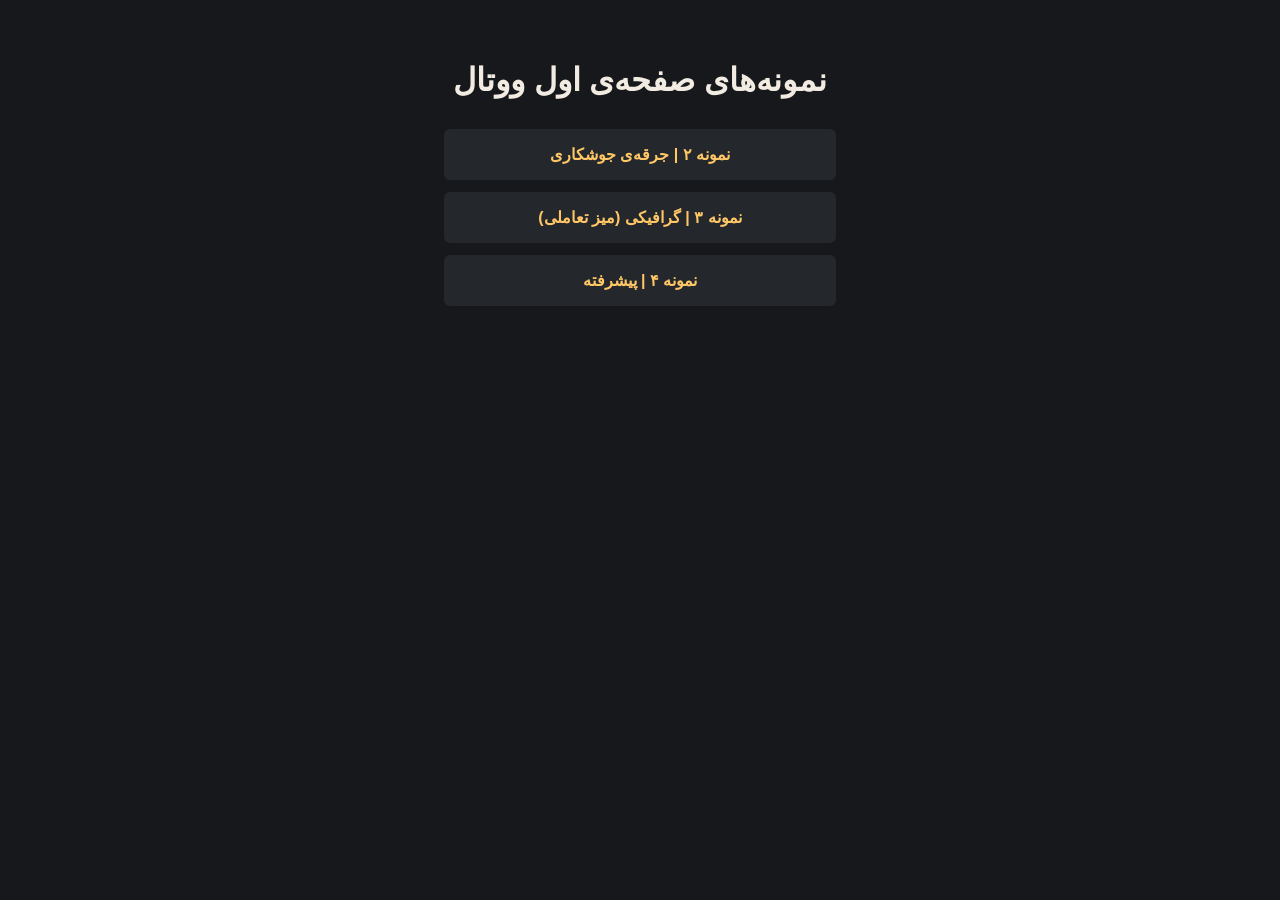
==== index.html @ 8cf74063 "Rename main.html to index.html" ====
<!DOCTYPE html>
<html lang="fa" dir="rtl">
<head>
<meta charset="utf-8">
<meta name="viewport" content="width=device-width, initial-scale=1">
<title>ووتال | نمونه‌ها</title>
<style>
  body{font-family:Tahoma,sans-serif;background:#17181b;color:#f1ebe2;margin:0;padding:40px 20px;text-align:center}
  h1{margin-bottom:30px}
  a{display:block;max-width:360px;margin:12px auto;padding:16px;border-radius:6px;background:#24272c;color:#ffc766;text-decoration:none;font-weight:bold}
  a:hover{background:#ff7a1a;color:#1b1209}
</style>
</head>
<body>
  <h1>نمونه‌های صفحه‌ی اول ووتال</h1>
  <a href="v2.html">نمونه ۲ | جرقه‌ی جوشکاری</a>
  <a href="v3.html">نمونه ۳ | گرافیکی (میز تعاملی)</a>
  <a href="v4.html">نمونه ۴ | پیشرفته</a>
</body>
</html>
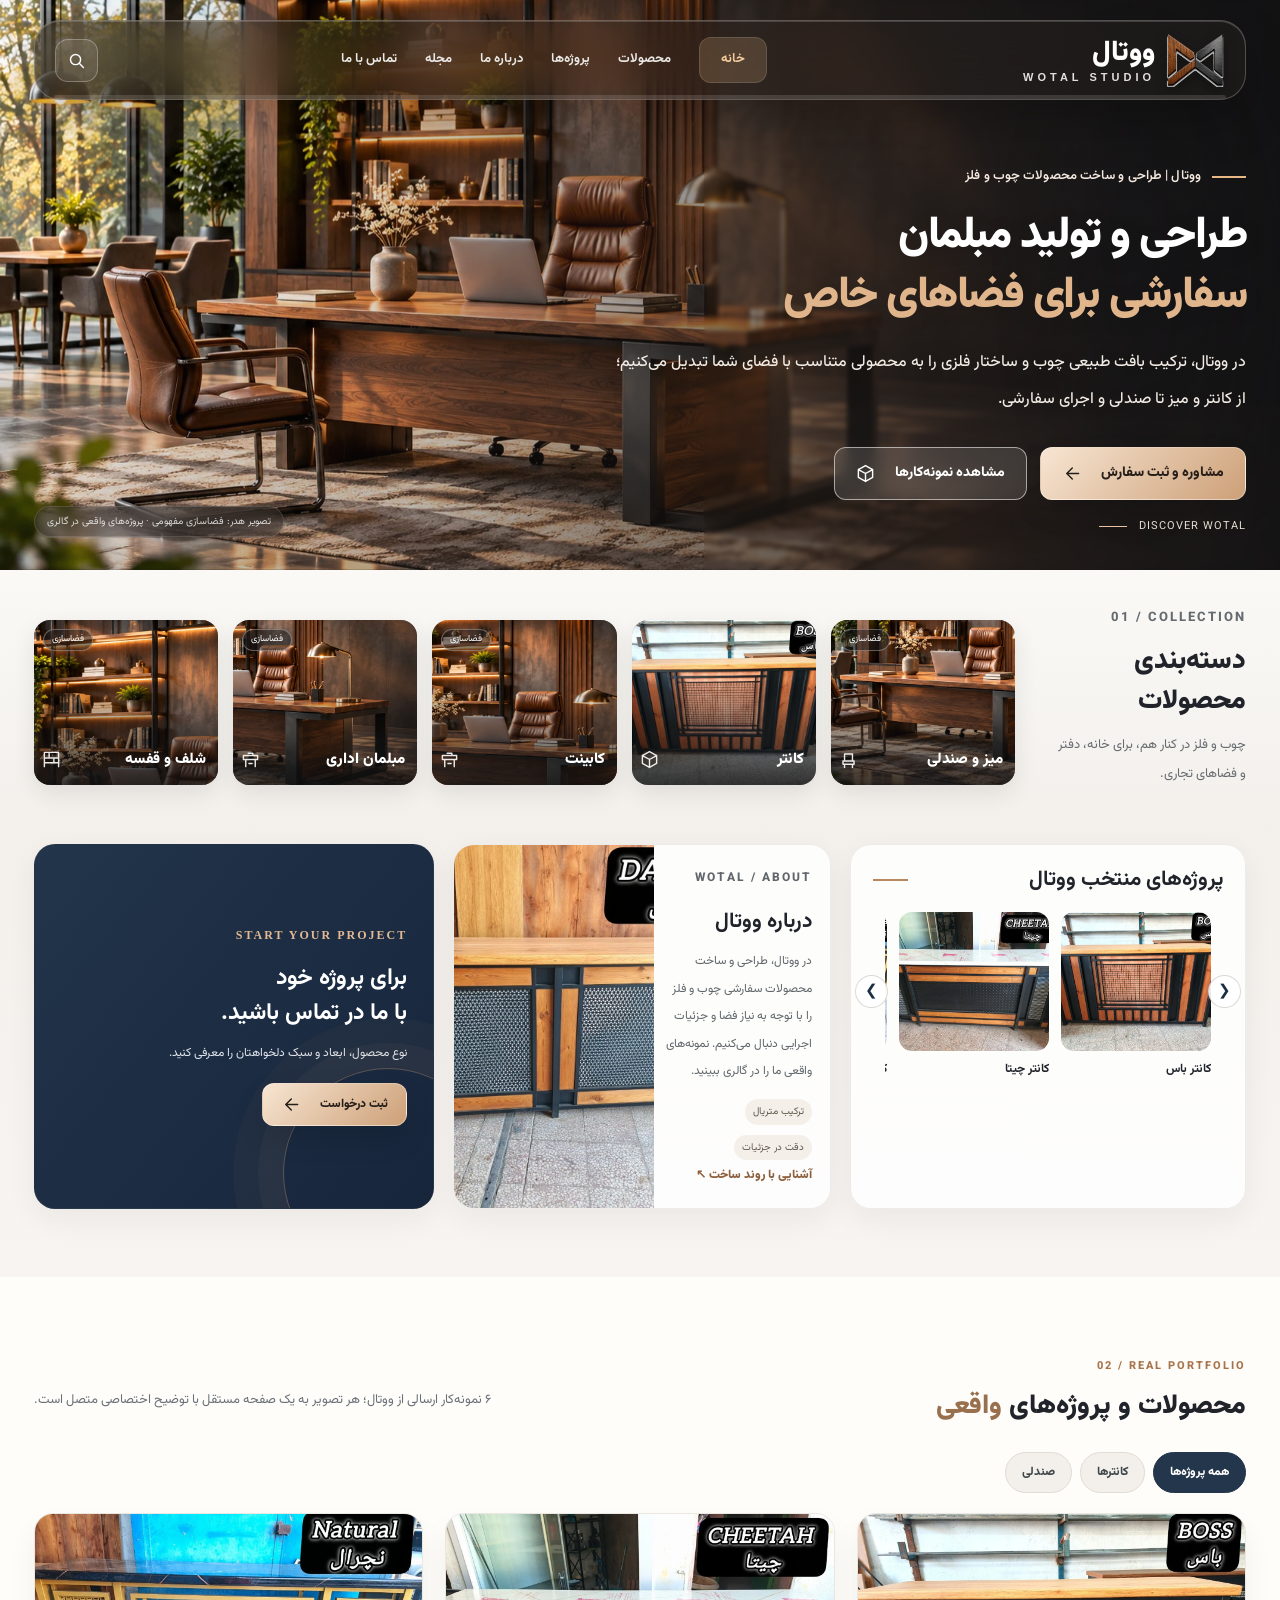
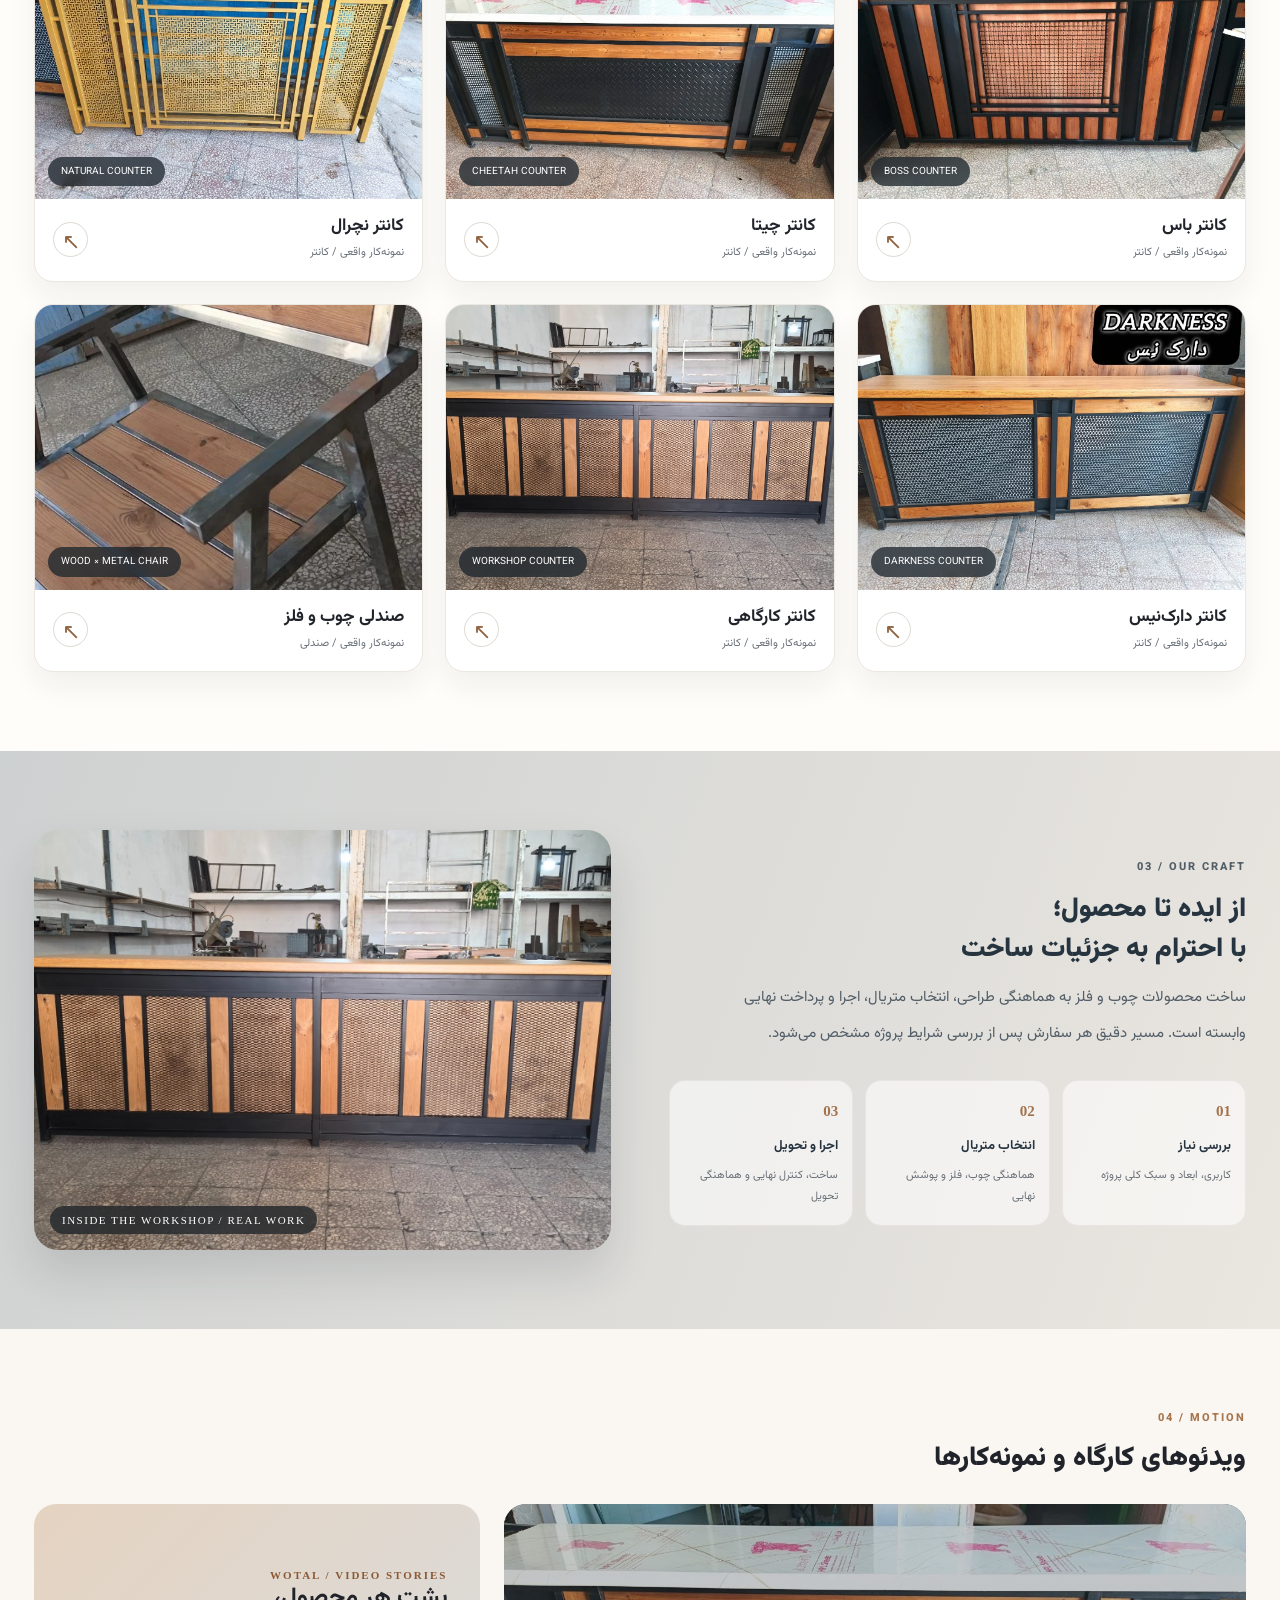
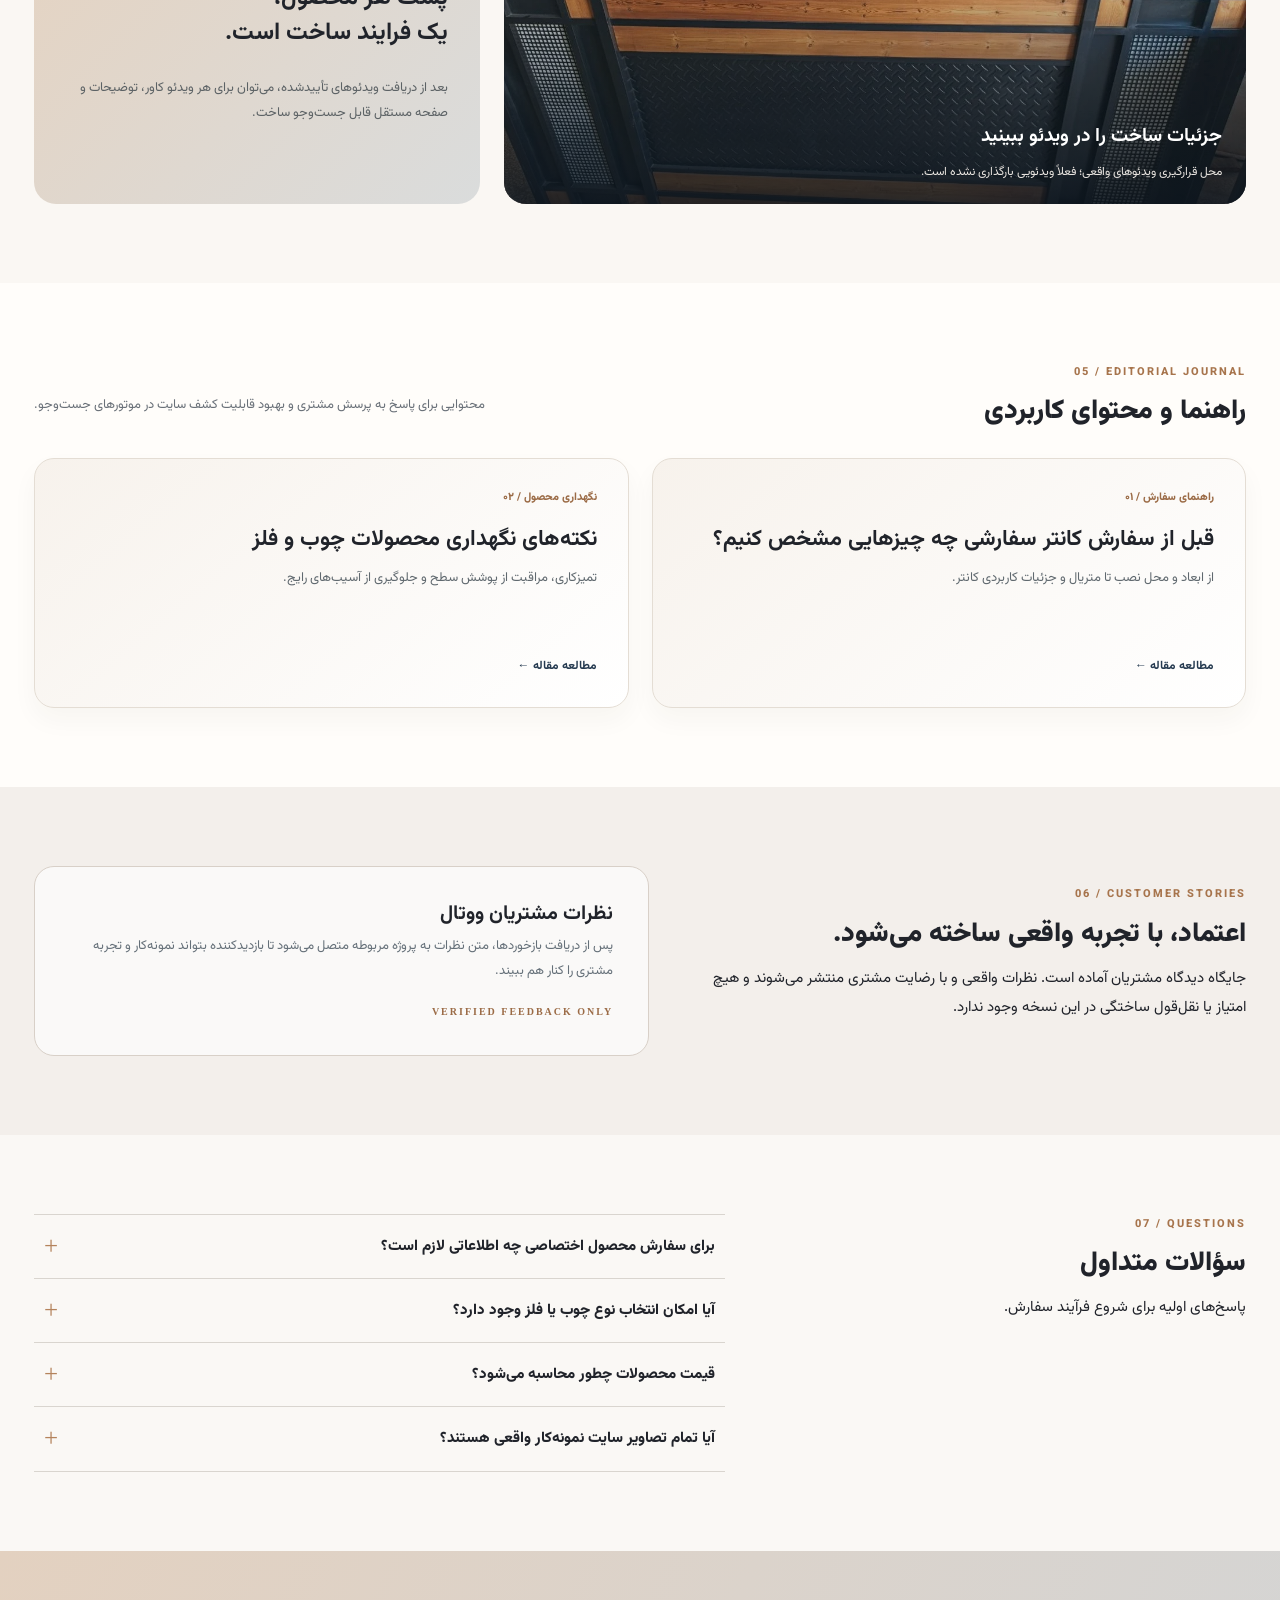
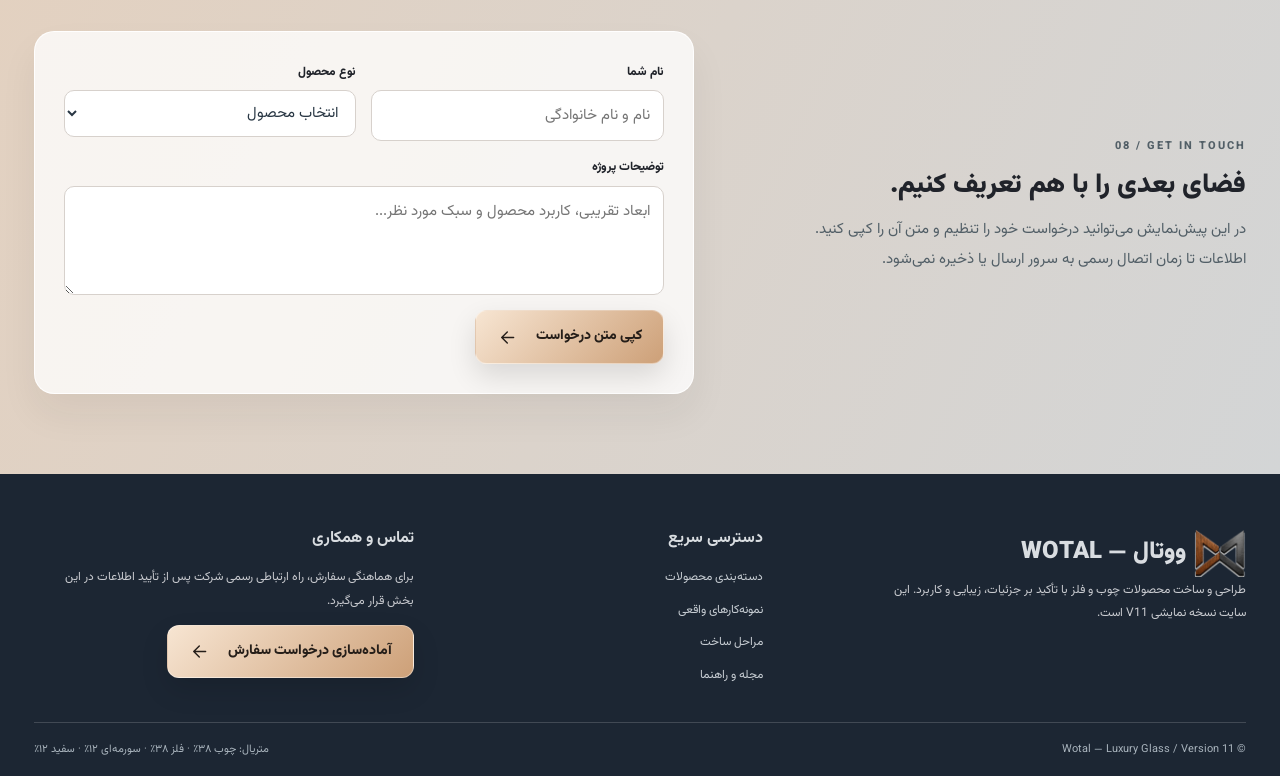
==== commit fac4384f: "Add files via upload" ====
--- a/index.html
+++ b/index.html
@@ -1,20 +1,20 @@
-<!DOCTYPE html>
-<html lang="fa" dir="rtl">
-<head>
-<meta charset="utf-8">
-<meta name="viewport" content="width=device-width, initial-scale=1">
-<title>ووتال | نمونه‌ها</title>
-<style>
-  body{font-family:Tahoma,sans-serif;background:#17181b;color:#f1ebe2;margin:0;padding:40px 20px;text-align:center}
-  h1{margin-bottom:30px}
-  a{display:block;max-width:360px;margin:12px auto;padding:16px;border-radius:6px;background:#24272c;color:#ffc766;text-decoration:none;font-weight:bold}
-  a:hover{background:#ff7a1a;color:#1b1209}
-</style>
-</head>
-<body>
-  <h1>نمونه‌های صفحه‌ی اول ووتال</h1>
-  <a href="v2.html">نمونه ۲ | جرقه‌ی جوشکاری</a>
-  <a href="v3.html">نمونه ۳ | گرافیکی (میز تعاملی)</a>
-  <a href="v4.html">نمونه ۴ | پیشرفته</a>
-</body>
-</html>
+<!doctype html><html lang="fa" dir="rtl"><head><meta charset="utf-8"><meta name="viewport" content="width=device-width,initial-scale=1,viewport-fit=cover"><meta name="theme-color" content="#252c35"><meta name="description" content="ووتال؛ طراحی و ساخت محصولات چوب و فلز، کانتر، میز، صندلی و محصولات سفارشی. نمایش نمونه‌کارهای واقعی، راهنمای سفارش و آشنایی با فرایند ساخت."><meta name="robots" content="index,follow,max-image-preview:large"><meta property="og:type" content="website"><meta property="og:title" content="ووتال | طراحی و ساخت مبلمان و محصولات چوب و فلز"><meta property="og:description" content="ووتال؛ طراحی و ساخت محصولات چوب و فلز، کانتر، میز، صندلی و محصولات سفارشی. نمایش نمونه‌کارهای واقعی، راهنمای سفارش و آشنایی با فرایند ساخت."><meta property="og:locale" content="fa_IR"><meta name="color-scheme" content="light"><link rel="icon" href="assets/favicon.png"><link rel="preconnect" href="https://fonts.googleapis.com"><link rel="preconnect" href="https://fonts.gstatic.com" crossorigin><link href="https://fonts.googleapis.com/css2?family=Vazirmatn:wght@400;500;600;700;800;900&display=swap" rel="stylesheet"><link rel="stylesheet" href="assets/style.css"><title>ووتال | طراحی و ساخت مبلمان و محصولات چوب و فلز</title><script type="application/ld+json">{"@context": "https://schema.org", "@type": "Organization", "name": "ووتال", "alternateName": "Wotal Studio", "description": "طراحی و تولید محصولات چوب و فلز", "inLanguage": "fa-IR"}</script></head><body><svg class="sr-only" aria-hidden="true" xmlns="http://www.w3.org/2000/svg"><defs>
+<symbol id="i-search" viewBox="0 0 24 24"><circle cx="10.8" cy="10.8" r="6.4"/><path d="m15.5 15.5 5.2 5.2"/></symbol>
+<symbol id="i-menu" viewBox="0 0 24 24"><path d="M4 6h16M4 12h16M4 18h16"/></symbol>
+<symbol id="i-arrow" viewBox="0 0 24 24"><path d="m13 5-7 7 7 7M6 12h15"/></symbol>
+<symbol id="i-box" viewBox="0 0 24 24"><path d="m12 2 9 5-9 5-9-5 9-5ZM3 7v10l9 5 9-5V7M12 12v10"/></symbol>
+<symbol id="i-chair" viewBox="0 0 24 24"><path d="M7 5h10v9H7zM5 14h14v4H5zM7 18v4m10-4v4"/></symbol>
+<symbol id="i-shelf" viewBox="0 0 24 24"><path d="M3 3h18v18M3 3v18M3 10h18M3 16h18M9 3v7M15 10v6"/></symbol>
+<symbol id="i-office" viewBox="0 0 24 24"><path d="M3 7h18v5H3zM6 12v9M18 12v9M10 17h4M9 4h6v3"/></symbol>
+<symbol id="i-phone" viewBox="0 0 24 24"><path d="M7 3H4l-1 5c1 6 7 12 13 13l5-1v-4l-5-3-3 3c-3-1-5-3-6-6l3-3-3-4Z"/></symbol>
+<symbol id="i-next" viewBox="0 0 24 24"><path d="m9 5 7 7-7 7"/></symbol>
+</defs></svg><a class="skip" href="#main">رفتن به محتوای اصلی</a><div class="nav-wrap"><div class="wrap"><header class="glass-nav"><a class="brand" href="index.html" aria-label="ووتال، صفحه اصلی"><img class="brand-logo" src="assets/images/wotal-symbol.png" width="59" height="58" alt="نشان ووتال"><span class="brand-copy">ووتال<small>WOTAL STUDIO</small></span></a><nav class="main-menu" id="navMenu" aria-label="منوی اصلی"><a href="index.html#home" aria-current="page">خانه</a><a href="index.html#collection">محصولات</a><a href="index.html#portfolio">پروژه‌ها</a><a href="index.html#about">درباره ما</a><a href="index.html#journal">مجله</a><a href="index.html#contact">تماس با ما</a></nav><div class="nav-tools"><button class="round-btn" id="searchOpen" type="button" aria-label="جست‌وجو در سایت" title="جست‌وجو"><svg class="icon" aria-hidden="true"><use href="#i-search"></use></svg></button><button class="round-btn menu-btn" id="menuOpen" type="button" aria-controls="navMenu" aria-expanded="false" aria-label="باز کردن منو"><svg class="icon" aria-hidden="true"><use href="#i-menu"></use></svg></button></div><div class="scroll-progress" role="progressbar" aria-label="میزان پیمایش این صفحه" aria-valuemin="0" aria-valuemax="100" aria-valuenow="0"><span class="scroll-progress-fill"></span></div></header></div></div><main id="main"><section id="home" class="hero"><img class="hero-image" src="assets/images/showroom-concept.webp" alt="فضاسازی مفهومی شوروم محصولات چوبی و فلزی" width="1648" height="928" fetchpriority="high"><div class="hero-shade"></div><div class="wrap hero-content"><div class="hero-copy"><p class="hero-eyebrow">ووتال | طراحی و ساخت محصولات چوب و فلز</p><h1>طراحی و تولید مبلمان<br><em>سفارشی برای فضاهای خاص</em></h1><p class="intro">در ووتال، ترکیب بافت طبیعی چوب و ساختار فلزی را به محصولی متناسب با فضای شما تبدیل می‌کنیم؛ از کانتر و میز تا صندلی و اجرای سفارشی.</p><div class="hero-acts"><a class="pill pill-warm" href="#contact">مشاوره و ثبت سفارش <svg class="icon" aria-hidden="true"><use href="#i-arrow"></use></svg></a><a class="pill pill-glass" href="#portfolio">مشاهده نمونه‌کارها <svg class="icon" aria-hidden="true"><use href="#i-box"></use></svg></a></div></div><span class="hero-remark">تصویر هدر: فضاسازی مفهومی · پروژه‌های واقعی در گالری</span><span class="hero-scroll">DISCOVER WOTAL</span></div></section>
+<section class="collection" id="collection"><div class="wrap collection-layout"><div class="collection-intro"><p class="section-overline">01 / COLLECTION</p><h2 class="section-heading">دسته‌بندی<br>محصولات</h2><p>چوب و فلز در کنار هم، برای خانه، دفتر و فضاهای تجاری.</p></div><div class="category-grid"><a class="category-card" href="#portfolio" data-quick-filter="chair"><img src="assets/images/cat-tables.webp" alt="میز و صندلی؛ تصویر فضاسازی مفهومی" loading="lazy" width="760" height="480"><span class="category-tag">فضاسازی</span><strong>میز و صندلی<svg class="icon" aria-hidden="true"><use href="#i-chair"></use></svg></strong></a><a class="category-card" href="#portfolio" data-quick-filter="counter"><img src="assets/images/counter-boss.webp" alt="کانتر؛ تصویر نمونه‌کار واقعی ووتال" loading="lazy" width="760" height="480"><strong>کانتر<svg class="icon" aria-hidden="true"><use href="#i-box"></use></svg></strong></a><a class="category-card" href="#contact"><img src="assets/images/cat-cabinet.webp" alt="کابینت؛ تصویر فضاسازی مفهومی" loading="lazy" width="760" height="480"><span class="category-tag">فضاسازی</span><strong>کابینت<svg class="icon" aria-hidden="true"><use href="#i-office"></use></svg></strong></a><a class="category-card" href="#contact"><img src="assets/images/cat-office.webp" alt="مبلمان اداری؛ تصویر فضاسازی مفهومی" loading="lazy" width="760" height="480"><span class="category-tag">فضاسازی</span><strong>مبلمان اداری<svg class="icon" aria-hidden="true"><use href="#i-office"></use></svg></strong></a><a class="category-card" href="#contact"><img src="assets/images/cat-shelf.webp" alt="شلف و قفسه؛ تصویر فضاسازی مفهومی" loading="lazy" width="760" height="480"><span class="category-tag">فضاسازی</span><strong>شلف و قفسه<svg class="icon" aria-hidden="true"><use href="#i-shelf"></use></svg></strong></a></div></div></section>
+<section class="edit-row"><div class="wrap editorial-grid"><section class="panel editorial-projects" aria-label="پروژه‌های منتخب"><div class="panel-head"><h2>پروژه‌های منتخب ووتال</h2><span class="accent-line"></span></div><div class="feature-carousel"><button class="feature-arrow prev" type="button" data-carousel-dir="prev" aria-label="پروژه قبلی">❮</button><div class="feature-track" id="featureTrack"><a class="feature-item" href="projects/counter-boss.html"><img src="assets/images/counter-boss.webp" width="270" height="185" loading="lazy" alt="کانتر باس"><b>کانتر باس</b></a><a class="feature-item" href="projects/counter-cheetah.html"><img src="assets/images/counter-cheetah.webp" width="270" height="185" loading="lazy" alt="کانتر چیتا"><b>کانتر چیتا</b></a><a class="feature-item" href="projects/counter-natural.html"><img src="assets/images/counter-natural.webp" width="270" height="185" loading="lazy" alt="کانتر نچرال"><b>کانتر نچرال</b></a><a class="feature-item" href="projects/counter-darkness.html"><img src="assets/images/counter-darkness.webp" width="270" height="185" loading="lazy" alt="کانتر دارک‌نیس"><b>کانتر دارک‌نیس</b></a><a class="feature-item" href="projects/counter-workshop.html"><img src="assets/images/counter-workshop.webp" width="270" height="185" loading="lazy" alt="کانتر کارگاهی"><b>کانتر کارگاهی</b></a><a class="feature-item" href="projects/chair.html"><img src="assets/images/chair.webp" width="270" height="185" loading="lazy" alt="صندلی چوب و فلز"><b>صندلی چوب و فلز</b></a></div><button class="feature-arrow next" type="button" data-carousel-dir="next" aria-label="پروژه بعدی">❯</button></div></section><section class="panel about-panel" id="about"><div class="about-copy"><p class="section-overline">WOTAL / ABOUT</p><h2>درباره ووتال</h2><p>در ووتال، طراحی و ساخت محصولات سفارشی چوب و فلز را با توجه به نیاز فضا و جزئیات اجرایی دنبال می‌کنیم. نمونه‌های واقعی ما را در گالری ببینید.</p><div class="about-points"><span>ترکیب متریال</span><span>دقت در جزئیات</span></div><a href="#process">آشنایی با روند ساخت ↖</a></div><img class="about-photo" src="assets/images/counter-darkness.webp" alt="جزئیات ترکیب چوب و فلز در کانتر دارک‌نیس" width="500" height="600" loading="lazy"></section><section class="panel cta-panel"><p class="mini-tag" style="color:#e3b994">START YOUR PROJECT</p><h2>برای پروژه خود<br>با ما در تماس باشید.</h2><p>نوع محصول، ابعاد و سبک دلخواهتان را معرفی کنید.</p><a class="pill pill-warm" href="#contact">ثبت درخواست <svg class="icon" aria-hidden="true"><use href="#i-arrow"></use></svg></a></section></div></section>
+<section class="section portfolio" id="portfolio"><div class="wrap"><div class="section-top"><div><p class="section-overline">02 / REAL PORTFOLIO</p><h2 class="section-heading">محصولات و پروژه‌های <span style="color:#99704e">واقعی</span></h2></div><p>۶ نمونه‌کار ارسالی از ووتال؛ هر تصویر به یک صفحه مستقل با توضیح اختصاصی متصل است.</p></div><div class="filterbar" role="group" aria-label="فیلتر نمونه‌کارها"><button type="button" class="active" data-filter="all" aria-pressed="true">همه پروژه‌ها</button><button type="button" data-filter="counter" aria-pressed="false">کانترها</button><button type="button" data-filter="chair" aria-pressed="false">صندلی</button></div><div class="portfolio-grid"><a class="portfolio-card" href="projects/counter-boss.html" data-kind="counter"><div class="portfolio-image"><img src="assets/images/counter-boss.webp" alt="کانتر با قاب فلزی تیره، چوب گرم‌رنگ و پنل مشبک مرکزی. تصویر از نمونه‌کار ارسالی ووتال است." loading="lazy" width="960" height="720"><span>BOSS COUNTER</span></div><div class="portfolio-info"><div><h3>کانتر باس</h3><p>نمونه‌کار واقعی / کانتر</p></div><span aria-hidden="true">↖</span></div></a><a class="portfolio-card" href="projects/counter-cheetah.html" data-kind="counter"><div class="portfolio-image"><img src="assets/images/counter-cheetah.webp" alt="کانتر با صفحه روشن و ترکیب چوب طبیعی‌رنگ، آهن تیره و پوشش مشبک." loading="lazy" width="960" height="720"><span>CHEETAH COUNTER</span></div><div class="portfolio-info"><div><h3>کانتر چیتا</h3><p>نمونه‌کار واقعی / کانتر</p></div><span aria-hidden="true">↖</span></div></a><a class="portfolio-card" href="projects/counter-natural.html" data-kind="counter"><div class="portfolio-image"><img src="assets/images/counter-natural.webp" alt="نمونه کانتر با فرم‌های هندسی و قاب فلزی طلایی‌رنگ، همراه با سطح رویه تیره." loading="lazy" width="960" height="720"><span>NATURAL COUNTER</span></div><div class="portfolio-info"><div><h3>کانتر نچرال</h3><p>نمونه‌کار واقعی / کانتر</p></div><span aria-hidden="true">↖</span></div></a><a class="portfolio-card" href="projects/counter-darkness.html" data-kind="counter"><div class="portfolio-image"><img src="assets/images/counter-darkness.webp" alt="کانتر با قاب آهنی تیره، سطح چوبی و دو پنل مشبک جلویی." loading="lazy" width="960" height="720"><span>DARKNESS COUNTER</span></div><div class="portfolio-info"><div><h3>کانتر دارک‌نیس</h3><p>نمونه‌کار واقعی / کانتر</p></div><span aria-hidden="true">↖</span></div></a><a class="portfolio-card" href="projects/counter-workshop.html" data-kind="counter"><div class="portfolio-image"><img src="assets/images/counter-workshop.webp" alt="نمای یک کانتر چوب و فلز از محیط واقعی کارگاه ووتال." loading="lazy" width="960" height="720"><span>WORKSHOP COUNTER</span></div><div class="portfolio-info"><div><h3>کانتر کارگاهی</h3><p>نمونه‌کار واقعی / کانتر</p></div><span aria-hidden="true">↖</span></div></a><a class="portfolio-card" href="projects/chair.html" data-kind="chair"><div class="portfolio-image"><img src="assets/images/chair.webp" alt="صندلی با نشیمن و پشتی چوبی و بدنه فلزی؛ تصویر واقعی ارسالی کارگاه." loading="lazy" width="960" height="720"><span>WOOD × METAL CHAIR</span></div><div class="portfolio-info"><div><h3>صندلی چوب و فلز</h3><p>نمونه‌کار واقعی / صندلی</p></div><span aria-hidden="true">↖</span></div></a></div></div></section>
+<section class="section story" id="process"><div class="wrap story-grid"><div><p class="section-overline">03 / OUR CRAFT</p><h2 class="section-heading">از ایده تا محصول؛<br>با احترام به جزئیات ساخت</h2><p>ساخت محصولات چوب و فلز به هماهنگی طراحی، انتخاب متریال، اجرا و پرداخت نهایی وابسته است. مسیر دقیق هر سفارش پس از بررسی شرایط پروژه مشخص می‌شود.</p><div class="process"><div><span>01</span><b>بررسی نیاز</b><small>کاربری، ابعاد و سبک کلی پروژه</small></div><div><span>02</span><b>انتخاب متریال</b><small>هماهنگی چوب، فلز و پوشش نهایی</small></div><div><span>03</span><b>اجرا و تحویل</b><small>ساخت، کنترل نهایی و هماهنگی تحویل</small></div></div></div><div class="story-photo"><img src="assets/images/counter-workshop.webp" alt="تصویر واقعی کانتر در کارگاه ووتال" loading="lazy" width="1800" height="1013"><span>INSIDE THE WORKSHOP / REAL WORK</span></div></div></section>
+<section class="section media-section" id="videos"><div class="wrap"><div class="section-top"><div><p class="section-overline">04 / MOTION</p><h2 class="section-heading">ویدئوهای کارگاه و نمونه‌کارها</h2></div></div><div class="media-grid"><div class="video-placeholder"><img src="assets/images/counter-cheetah.webp" alt="کاور جایگاه ویدئوی واقعی کانتر" loading="lazy" width="1280" height="960"><div class="video-info"><strong>جزئیات ساخت را در ویدئو ببینید</strong><p>محل قرارگیری ویدئوهای واقعی؛ فعلاً ویدئویی بارگذاری نشده است.</p></div></div><div class="media-side"><span class="mini-tag">WOTAL / VIDEO STORIES</span><h3>پشت هر محصول،<br>یک فرایند ساخت است.</h3><p>بعد از دریافت ویدئوهای تأییدشده، می‌توان برای هر ویدئو کاور، توضیحات و صفحه مستقل قابل جست‌وجو ساخت.</p></div></div></div></section>
+<section class="section guides-section" id="journal"><div class="wrap"><div class="section-top"><div><p class="section-overline">05 / EDITORIAL JOURNAL</p><h2 class="section-heading">راهنما و محتوای کاربردی</h2></div><p>محتوایی برای پاسخ به پرسش مشتری و بهبود قابلیت کشف سایت در موتورهای جست‌وجو.</p></div><div class="guide-grid"><a class="guide-card" href="guides/custom-counter.html"><small>راهنمای سفارش / ۰۱</small><h3>قبل از سفارش کانتر سفارشی چه چیزهایی مشخص کنیم؟</h3><p>از ابعاد و محل نصب تا متریال و جزئیات کاربردی کانتر.</p><b>مطالعه مقاله ←</b></a><a class="guide-card" href="guides/wood-metal-care.html"><small>نگهداری محصول / ۰۲</small><h3>نکته‌های نگهداری محصولات چوب و فلز</h3><p>تمیزکاری، مراقبت از پوشش سطح و جلوگیری از آسیب‌های رایج.</p><b>مطالعه مقاله ←</b></a></div></div></section>
+<section class="section reviews" id="reviews"><div class="wrap review-grid"><div><p class="section-overline">06 / CUSTOMER STORIES</p><h2 class="section-heading">اعتماد، با تجربه واقعی ساخته می‌شود.</h2><p>جایگاه دیدگاه مشتریان آماده است. نظرات واقعی و با رضایت مشتری منتشر می‌شوند و هیچ امتیاز یا نقل‌قول ساختگی در این نسخه وجود ندارد.</p></div><div class="review-placeholder"><strong>نظرات مشتریان ووتال</strong><p>پس از دریافت بازخوردها، متن نظرات به پروژه مربوطه متصل می‌شود تا بازدیدکننده بتواند نمونه‌کار و تجربه مشتری را کنار هم ببیند.</p><small>VERIFIED FEEDBACK ONLY</small></div></div></section>
+<section class="section faq" id="faq"><div class="wrap faq-grid"><div><p class="section-overline">07 / QUESTIONS</p><h2 class="section-heading">سؤالات متداول</h2><p>پاسخ‌های اولیه برای شروع فرآیند سفارش.</p></div><div class="faq-items"><details><summary>برای سفارش محصول اختصاصی چه اطلاعاتی لازم است؟</summary><p>نوع محصول، کاربرد، ابعاد تقریبی، محل نصب و تصویر نمونه یا سبک مورد نظر، شروع خوبی برای بررسی سفارش است.</p></details><details><summary>آیا امکان انتخاب نوع چوب یا فلز وجود دارد؟</summary><p>انتخاب‌های دلخواهتان را مطرح کنید. امکان استفاده از متریال و مشخصات نهایی پس از بررسی فنی و موجودی مشخص می‌شود.</p></details><details><summary>قیمت محصولات چطور محاسبه می‌شود؟</summary><p>قیمت به ابعاد، متریال، سطح پرداخت، پیچیدگی ساخت و شرایط اجرا بستگی دارد و برای هر سفارش جداگانه اعلام می‌شود.</p></details><details><summary>آیا تمام تصاویر سایت نمونه‌کار واقعی هستند؟</summary><p>عکس‌های موجود در گالری پروژه‌ها واقعی‌اند. تصویر بزرگ هدر و برخی تصاویر دسته‌بندی برای نمایش فضای پیشنهادی، به‌صورت مفهومی ساخته شده‌اند.</p></details></div></div></section>
+<section class="contact" id="contact"><div class="wrap contact-grid"><div><p class="section-overline">08 / GET IN TOUCH</p><h2 class="section-heading">فضای بعدی را با هم تعریف کنیم.</h2><p>در این پیش‌نمایش می‌توانید درخواست خود را تنظیم و متن آن را کپی کنید. اطلاعات تا زمان اتصال رسمی به سرور ارسال یا ذخیره نمی‌شود.</p></div><form id="requestForm" class="request-form"><div class="field"><label for="clientName">نام شما</label><input id="clientName" name="name" required placeholder="نام و نام خانوادگی" autocomplete="name"></div><div class="field"><label for="productType">نوع محصول</label><select id="productType" name="type" required><option value="">انتخاب محصول</option><option>میز و صندلی</option><option>کانتر</option><option>کابینت</option><option>مبلمان اداری</option><option>شلف و قفسه</option><option>محصول سفارشی</option></select></div><div class="field wide"><label for="projectDesc">توضیحات پروژه</label><textarea id="projectDesc" name="desc" required rows="3" maxlength="1500" placeholder="ابعاد تقریبی، کاربرد محصول و سبک مورد نظر..."></textarea></div><div class="form-actions"><button class="pill pill-warm" type="submit">کپی متن درخواست <svg class="icon" aria-hidden="true"><use href="#i-arrow"></use></svg></button><p class="form-response" id="formStatus" role="status" aria-live="polite"></p></div><textarea id="manualCopy" class="manual-result" readonly aria-label="متن آماده درخواست برای کپی دستی"></textarea></form></div></section></main><footer class="footer"><div class="wrap"><div class="footer-grid"><div><div class="footer-brand"><img src="assets/images/wotal-symbol.png" alt="" width="52" height="52"><span>ووتال — WOTAL</span></div><p>طراحی و ساخت محصولات چوب و فلز با تأکید بر جزئیات، زیبایی و کاربرد. این سایت نسخه نمایشی V11 است.</p></div><div><h3>دسترسی سریع</h3><div class="footer-nav"><a href="index.html#collection">دسته‌بندی محصولات</a><a href="index.html#portfolio">نمونه‌کارهای واقعی</a><a href="index.html#process">مراحل ساخت</a><a href="index.html#journal">مجله و راهنما</a></div></div><div><h3>تماس و همکاری</h3><p>برای هماهنگی سفارش، راه ارتباطی رسمی شرکت پس از تأیید اطلاعات در این بخش قرار می‌گیرد.</p><a class="pill pill-warm" href="index.html#contact">آماده‌سازی درخواست سفارش <svg class="icon" aria-hidden="true"><use href="#i-arrow"></use></svg></a></div></div><div class="footer-base"><span>© Wotal — Luxury Glass / Version 11</span><span>متریال: چوب ۳۸٪ · فلز ۳۸٪ · سورمه‌ای ۱۲٪ · سفید ۱۲٪</span></div></div></footer><dialog id="searchDialog" class="search-modal" aria-labelledby="searchTitle"><div class="search-inner"><div class="search-head"><h2 id="searchTitle">جست‌وجو در ووتال</h2><button class="modal-close" type="button" id="searchClose" aria-label="بستن جست‌وجو">×</button></div><label class="sr-only" for="siteSearch">عنوان محصول یا مقاله</label><input class="search-input" type="search" id="siteSearch" autocomplete="off" placeholder="مثلاً کانتر، صندلی، نگهداری..."><div class="search-list" id="searchResults" aria-live="polite"></div></div></dialog><script id="searchData" type="application/json">[{"title": "کانتر باس", "group": "نمونه‌کار واقعی", "href": "projects/counter-boss.html", "img": "assets/images/counter-boss.webp"}, {"title": "کانتر چیتا", "group": "نمونه‌کار واقعی", "href": "projects/counter-cheetah.html", "img": "assets/images/counter-cheetah.webp"}, {"title": "کانتر نچرال", "group": "نمونه‌کار واقعی", "href": "projects/counter-natural.html", "img": "assets/images/counter-natural.webp"}, {"title": "کانتر دارک‌نیس", "group": "نمونه‌کار واقعی", "href": "projects/counter-darkness.html", "img": "assets/images/counter-darkness.webp"}, {"title": "کانتر کارگاهی", "group": "نمونه‌کار واقعی", "href": "projects/counter-workshop.html", "img": "assets/images/counter-workshop.webp"}, {"title": "صندلی چوب و فلز", "group": "نمونه‌کار واقعی", "href": "projects/chair.html", "img": "assets/images/chair.webp"}, {"title": "راهنمای سفارش کانتر سفارشی", "group": "مقاله راهنما", "href": "guides/custom-counter.html", "img": "assets/images/counter-cheetah.webp"}, {"title": "نگهداری محصولات چوب و فلز", "group": "مقاله راهنما", "href": "guides/wood-metal-care.html", "img": "assets/images/counter-boss.webp"}]</script><script src="assets/app.js" defer></script></body></html>
--- a/assets/style.css
+++ b/assets/style.css
@@ -0,0 +1,112 @@
+/* WOTAL V11 — Luxury + Editorial + Glassmorphism
+   Target palette balance: natural wood 38 / metal 38 / navy 12 / white 12.
+   Proportions are design intentions; real-image pixels vary by viewport. */
+:root{--wood:#b4835c;--wood-dark:#765338;--wood-soft:#ead7c6;--metal:#a4a6a8;--steel:#71777b;--navy:#1b2c43;--ink:#20232a;--muted:#697078;--paper:#f7f4f0;--white:#fffefd;--line:rgba(74,70,68,.14);--glass:rgba(38,33,31,.49);--font:'Vazirmatn',Tahoma,'Segoe UI',sans-serif;--radius:18px}
+*,*::before,*::after{box-sizing:border-box}html{scroll-behavior:smooth;scroll-padding-top:25px}body{margin:0;font:400 15px/1.95 var(--font);background:var(--paper);color:var(--ink);-webkit-font-smoothing:antialiased}img{max-width:100%;display:block}a{text-decoration:none;color:inherit}button,input,select,textarea{font:inherit}button{cursor:pointer}h1,h2,h3,h4,p{margin-top:0}h1,h2,h3{line-height:1.48}svg{vertical-align:middle}.icon{width:19px;height:19px;stroke:currentColor;stroke-width:1.8;fill:none;stroke-linecap:round;stroke-linejoin:round;flex-shrink:0}.wrap{width:min(100% - 68px,1460px);margin:auto}.sr-only{position:absolute;width:1px;height:1px;padding:0;overflow:hidden;clip:rect(0,0,0,0);white-space:nowrap}.skip{position:absolute;right:12px;top:-70px;z-index:120;padding:8px 15px;background:#fff;color:#222}.skip:focus{top:10px}a:focus-visible,button:focus-visible,input:focus-visible,select:focus-visible,textarea:focus-visible,summary:focus-visible{outline:3px solid #bc8e63;outline-offset:4px}
+/* IMAGE-BACKED HERO and overlaying frosted navigation */
+.hero{position:relative;min-height:660px;isolation:isolate;color:#fff;background:#222;overflow:hidden}.hero-image{position:absolute;z-index:-3;inset:0;width:100%;height:100%;object-fit:cover;object-position:49% 49%;animation:slowIntro 1.2s ease-out both}.hero-shade{position:absolute;z-index:-2;inset:0;background:linear-gradient(to left,rgba(20,19,20,.92) 0%,rgba(27,23,22,.80) 21%,rgba(32,28,26,.55) 41%,rgba(24,22,22,.15) 68%,transparent 95%),linear-gradient(0deg,rgba(15,16,19,.20),transparent 52%);pointer-events:none}.hero-shade:after{content:"";position:absolute;inset:0 0 0 auto;width:45%;background:radial-gradient(closest-side at 75% 48%,rgba(17,17,20,.22),transparent);backdrop-filter:blur(2px)}
+.nav-wrap{position:relative;z-index:8;padding-top:26px}.glass-nav{display:flex;flex-direction:row;align-items:center;gap:18px;min-height:80px;padding:9px 20px;background:var(--glass);border:1px solid rgba(255,255,255,.24);border-radius:26px;box-shadow:inset 0 1px rgba(255,255,255,.16),0 20px 48px rgba(0,0,0,.23);-webkit-backdrop-filter:blur(24px) saturate(135%);backdrop-filter:blur(24px) saturate(135%)}
+.brand{display:flex;align-items:center;gap:11px;min-width:215px;flex-shrink:0;color:white}.brand-logo{width:59px;height:58px;object-fit:contain;filter:drop-shadow(0 5px 6px rgba(0,0,0,.3))}.brand-copy{font-weight:900;font-size:28px;line-height:1.25;white-space:nowrap}.brand-copy small{font-size:11px;display:block;letter-spacing:4px;font-weight:600;font-family:Arial,sans-serif;direction:ltr;text-align:right;color:#e4dfdb}.main-menu{display:flex;align-items:center;justify-content:center;gap:clamp(13px,2.2vw,38px);flex:1;white-space:nowrap}.main-menu a{font-size:13px;font-weight:700;padding:10px 0;color:#e9e8e5;transition:color .2s}.main-menu a:hover,.main-menu a[aria-current=page]{color:#f6cc9f}.main-menu a[aria-current=page]{padding:10px 22px;border-radius:12px;background:rgba(225,180,129,.2);box-shadow:inset 0 0 0 1px rgba(255,255,255,.12)}.nav-tools{display:flex;gap:9px;margin-right:auto}.round-btn{display:inline-grid;place-items:center;flex-shrink:0;width:43px;height:43px;border:1px solid rgba(255,255,255,.28);border-radius:13px;color:#fff;background:rgba(255,255,255,.08);transition:background .2s,transform .2s}.round-btn:hover{background:rgba(255,255,255,.20);transform:translateY(-2px)}.menu-btn{display:none}
+.hero-content{padding:95px 0 94px;position:relative;z-index:1;display:flex;flex-direction:column;align-items:flex-start;max-width:unset}.hero-copy{width:min(610px,52%)}.hero-eyebrow{display:flex;align-items:center;gap:11px;margin:0 0 18px;color:#f4e8de;font-size:13px;letter-spacing:.1px;font-weight:600}.hero-eyebrow:before{content:"";width:34px;height:2px;background:#e8b785;order:-1}.hero h1{font-size:clamp(42px,4.3vw,67px);font-weight:900;line-height:1.34;letter-spacing:-1.5px;margin:0 0 18px;text-shadow:0 3px 20px rgba(0,0,0,.13)}.hero h1 em{color:#e0b58b;font-style:normal}.hero .intro{max-width:510px;font-size:16px;line-height:2.35;color:#f2ece5;font-weight:450}.hero-acts{display:flex;flex-wrap:wrap;gap:13px;margin-top:28px}.pill{display:inline-flex;align-items:center;justify-content:space-between;gap:20px;padding:12px 21px;font-weight:800;font-size:14px;min-height:51px;border-radius:12px;border:1px solid transparent;transition:transform .2s,box-shadow .2s,background .2s}.pill:hover{transform:translateY(-2px)}.pill-warm{background:linear-gradient(135deg,#f7e5d2,#cda078);color:#251e19;border-color:rgba(255,255,255,.36);box-shadow:0 12px 28px rgba(0,0,0,.12)}.pill-warm:hover{box-shadow:0 18px 34px rgba(0,0,0,.18)}.pill-glass{background:rgba(255,255,255,.13);border-color:rgba(255,255,255,.55);color:#fff;backdrop-filter:blur(10px)}.pill-glass:hover{background:rgba(255,255,255,.22)}.hero-remark{position:absolute;bottom:25px;left:0;color:rgba(255,255,255,.8);font-size:10px;background:rgba(28,32,34,.32);backdrop-filter:blur(10px);border:1px solid rgba(255,255,255,.13);border-radius:30px;padding:5px 12px}.hero-scroll{position:absolute;bottom:25px;right:0;display:flex;gap:12px;align-items:center;color:#e6ddd2;font-size:11px;letter-spacing:1px;direction:ltr}.hero-scroll:before{content:"";width:28px;height:1px;background:#e9c4a3}
+/* categories */
+.collection{padding:34px 0 20px;background:linear-gradient(180deg,#faf9f6 0%,#f3f0ec 100%)}.collection-layout{display:grid;grid-template-columns:205px minmax(0,1fr);gap:26px;align-items:center}.section-overline{font-size:11px;letter-spacing:2px;color:#a7744c;font-weight:800;direction:ltr;text-align:right;margin-bottom:8px}.section-heading{font-size:clamp(25px,2.1vw,34px);margin-bottom:10px;font-weight:900;line-height:1.5}.collection-intro p{font-size:13px;color:#666b70;line-height:2.2;max-width:195px}.category-grid{display:grid;grid-template-columns:repeat(5,minmax(0,1fr));gap:15px}.category-card{position:relative;border-radius:16px;overflow:hidden;min-height:165px;background:#aeaba7;box-shadow:0 8px 22px rgba(39,35,33,.10);isolation:isolate;transition:transform .3s,box-shadow .3s}.category-card:hover{transform:translateY(-5px);box-shadow:0 18px 28px rgba(39,35,33,.17)}.category-card img{position:absolute;inset:0;width:100%;height:100%;object-fit:cover;transition:transform .5s}.category-card:hover img{transform:scale(1.07)}.category-card:after{content:"";position:absolute;inset:35% 0 0;background:linear-gradient(to bottom,transparent,rgba(15,16,18,.83));z-index:0}.category-card strong{position:absolute;bottom:11px;right:12px;left:8px;z-index:1;color:white;font-size:15px;font-weight:900;display:flex;justify-content:space-between;align-items:center;gap:5px}.category-card .icon{opacity:.9}.category-tag{position:absolute;top:9px;left:9px;background:rgba(27,28,29,.52);border:1px solid rgba(255,255,255,.3);color:#fff;border-radius:20px;z-index:1;padding:1px 8px;font-size:9px}
+/* editorial row */
+.edit-row{padding:23px 0 68px;background:linear-gradient(180deg,#f3f0ec,#f7f4f1)}.editorial-grid{display:grid;grid-template-columns:1.05fr 1fr 1.06fr;gap:19px;align-items:stretch}.panel{background:rgba(255,255,255,.82);border:1px solid rgba(112,104,95,.11);border-radius:21px;box-shadow:0 11px 30px rgba(39,38,38,.055);overflow:hidden;min-width:0;min-height:240px}.panel-head{display:flex;align-items:center;justify-content:space-between;gap:15px;padding:19px 22px 5px}.panel-head h2{font-size:21px;margin:0}.accent-line{width:35px;height:2px;background:#b7885e;display:inline-block}.editorial-projects{padding-bottom:18px}.feature-carousel{position:relative;padding:12px 34px 9px}.feature-track{display:flex;gap:12px;overflow-x:auto;scroll-behavior:smooth;scrollbar-width:none;scroll-snap-type:x mandatory}.feature-track::-webkit-scrollbar{display:none}.feature-item{flex:0 0 46%;min-width:0;scroll-snap-align:start;display:block}.feature-item img{width:100%;height:139px;object-fit:cover;border-radius:13px}.feature-item b{display:block;font-size:12px;margin-top:7px;white-space:nowrap;overflow:hidden;text-overflow:ellipsis}.feature-arrow{position:absolute;top:39%;border:1px solid rgba(111,103,94,.25);background:rgba(255,255,255,.9);border-radius:50%;width:33px;height:33px;z-index:3;color:#1a2e43}.feature-arrow.next{left:4px}.feature-arrow.prev{right:4px}
+.about-panel{display:grid;grid-template-columns:.88fr 1fr;gap:0}.about-copy{padding:20px 18px 19px 11px}.about-copy h2{font-size:21px;margin-bottom:11px}.about-copy p{font-size:12px;line-height:2.3;color:#60666a;margin:0 0 13px}.about-copy a{display:inline-flex;align-items:center;gap:6px;color:#8d613f;font-size:12px;font-weight:900}.about-points{display:flex;gap:10px;flex-wrap:wrap;margin-top:12px}.about-points span{background:#f4efe9;border-radius:20px;color:#60584d;font-size:10px;padding:3px 8px}.about-photo{height:100%;width:100%;object-fit:cover;min-height:235px;object-position:50% 50%}.cta-panel{background:linear-gradient(130deg,#22354b,#17253b);color:#fff;padding:24px 26px;position:relative;display:flex;flex-direction:column;align-items:flex-start;justify-content:center}.cta-panel:before{content:"";position:absolute;inset:auto -60px -70px auto;width:210px;height:210px;border:1px solid rgba(215,170,127,.35);border-radius:50%;box-shadow:0 0 0 25px rgba(215,170,127,.04),0 0 0 50px rgba(215,170,127,.035);pointer-events:none}.cta-panel h2{font-size:23px;line-height:1.55;margin:0 0 10px}.cta-panel p{font-size:12px;color:#e1e6ed;margin:0 0 18px}.cta-panel .pill{min-height:43px;font-size:12px;padding:7px 18px;z-index:1}
+/* lower sections */
+.section{padding:79px 0}.section-top{display:flex;justify-content:space-between;gap:20px;align-items:end;margin-bottom:26px}.section-top .section-heading{margin:0}.section-top p:last-child{font-size:13px;color:var(--muted);max-width:600px}.text-link{display:inline-flex;gap:10px;align-items:center;color:#9d704a;font-weight:800;font-size:13px}.portfolio{background:#fffdfa}.filterbar{display:flex;gap:8px;flex-wrap:wrap;margin-bottom:20px}.filterbar button{padding:8px 16px;border-radius:25px;background:#f3efea;border:1px solid #e1dbd4;color:#40484d;font-size:12px;font-weight:800}.filterbar button.active,.filterbar button:hover{background:#24364b;color:#fff;border-color:#24364b}.portfolio-grid{display:grid;grid-template-columns:repeat(3,minmax(0,1fr));gap:22px}.portfolio-card{display:block;background:white;border-radius:19px;overflow:hidden;border:1px solid #ebe7e1;box-shadow:0 14px 28px rgba(30,35,40,.06);transition:transform .2s,box-shadow .2s}.portfolio-card:hover{transform:translateY(-4px);box-shadow:0 23px 34px rgba(30,35,40,.12)}.portfolio-card[hidden]{display:none!important}.portfolio-image{aspect-ratio:1.36;position:relative;overflow:hidden;background:#e4ddd5}.portfolio-image img{width:100%;height:100%;object-fit:cover;transition:transform .4s}.portfolio-card:hover img{transform:scale(1.06)}.portfolio-image span{position:absolute;bottom:13px;left:13px;background:rgba(25,34,42,.74);color:#fff;padding:5px 13px;border-radius:23px;font-size:10px;backdrop-filter:blur(6px)}.portfolio-info{padding:15px 18px 17px;display:flex;align-items:center;justify-content:space-between;gap:10px}.portfolio-info h3{font-size:17px;margin:0}.portfolio-info p{font-size:11px;color:var(--muted);margin:3px 0 0}.portfolio-info>span{display:grid;place-items:center;width:35px;height:35px;border:1px solid #ded9d2;border-radius:50%;color:#8f613c;font-size:22px}
+.story{background:linear-gradient(110deg,#ced1d1,#eae6e0);color:#263440}.story-grid{display:grid;grid-template-columns:1fr 1fr;gap:58px;align-items:center}.story-photo{border-radius:24px;overflow:hidden;height:420px;box-shadow:0 24px 45px rgba(23,32,38,.13);position:relative}.story-photo img{width:100%;height:100%;object-fit:cover}.story-photo span{position:absolute;left:16px;bottom:16px;border-radius:28px;background:rgba(27,33,38,.75);backdrop-filter:blur(10px);color:#fff;font:11px Georgia,serif;letter-spacing:1.5px;padding:8px 12px}.story p{max-width:530px;color:#515d67;line-height:2.4}.process{display:grid;grid-template-columns:repeat(3,1fr);gap:12px;margin-top:28px}.process>div{background:rgba(255,255,255,.56);border:1px solid rgba(151,141,131,.13);border-radius:16px;padding:17px 14px}.process span{color:#a4734e;font:800 15px Georgia,serif}.process b{display:block;margin:7px 0;font-size:13px}.process small{font-size:11px;color:#697078;line-height:1.9;display:block}
+.media-section{background:#faf7f3}.media-grid{display:grid;grid-template-columns:1.25fr .75fr;gap:24px}.video-placeholder{border-radius:22px;overflow:hidden;position:relative;min-height:300px;background:#232c35}.video-placeholder img{width:100%;height:100%;object-fit:cover;position:absolute;inset:0;opacity:.73}.video-placeholder:after{position:absolute;inset:0;content:"";background:linear-gradient(0deg,rgba(12,21,30,.83),transparent 67%)}.video-info{position:absolute;bottom:20px;right:24px;left:24px;color:#fff;z-index:2}.video-info strong{font-size:19px;display:block}.video-info p{font-size:12px;margin:6px 0 0;color:#e9e5e0}.media-side{border-radius:22px;padding:32px;background:linear-gradient(135deg,#e5d3c1,#dadcdc);display:flex;flex-direction:column;justify-content:center}.media-side h3{font-size:24px}.media-side p{font-size:13px;color:#5c6265}.mini-tag{display:inline-block;color:#8b5935;font:800 11px Georgia,serif;letter-spacing:2px}
+.guides-section{background:#fffdfa}.guide-grid{display:grid;grid-template-columns:1fr 1fr;gap:23px}.guide-card{border:1px solid #e4ddd4;background:linear-gradient(140deg,#f7f2ec,#fff);padding:28px 31px;border-radius:20px;min-height:250px;display:flex;flex-direction:column;align-items:flex-start;box-shadow:0 12px 26px rgba(50,43,35,.04);transition:transform .2s}.guide-card:hover{transform:translateY(-4px)}.guide-card small{font-size:11px;color:#9b6b46;font-weight:800}.guide-card h3{font-size:22px;margin:16px 0 9px}.guide-card p{font-size:13px;color:#60696f}.guide-card b{margin-top:auto;color:#253a50;font-size:12px}
+.reviews{background:#f3efeb}.review-grid{display:grid;grid-template-columns:.95fr 1.05fr;gap:40px;align-items:center}.review-placeholder{padding:28px 35px;border:1px solid #d8d0c8;border-radius:20px;background:rgba(255,255,255,.65)}.review-placeholder strong{font-size:20px}.review-placeholder p{color:#657079;font-size:13px}.review-placeholder small{color:#9b6b46;font:700 10px Georgia,serif;letter-spacing:2px}
+.faq{background:#faf8f5}.faq-grid{display:grid;grid-template-columns:.8fr 1.2fr;gap:60px}.faq-items{border-top:1px solid #d9d5cf}.faq-items details{padding:17px 10px;border-bottom:1px solid #d9d5cf}.faq-items summary{list-style:none;cursor:pointer;font-weight:800;display:flex;justify-content:space-between;gap:10px}.faq-items summary:after{content:'+';color:#b4835c;font:25px Georgia,serif}.faq-items details[open] summary:after{content:'−'}.faq-items p{color:#626c73;margin:12px 0 0;font-size:13px}
+.contact{background:linear-gradient(115deg,#e3d1c0,#d3d5d6);padding:80px 0}.contact-grid{display:grid;grid-template-columns:.85fr 1.15fr;gap:65px;align-items:center}.contact p{max-width:480px;color:#525f67}.request-form{padding:29px;background:rgba(255,255,255,.77);border:1px solid rgba(255,255,255,.9);border-radius:20px;display:grid;grid-template-columns:1fr 1fr;gap:15px;box-shadow:0 20px 38px rgba(26,34,39,.06)}.field{display:flex;flex-direction:column;gap:6px}.field.wide{grid-column:1/-1}.field label{font-size:12px;font-weight:800}.field input,.field select,.field textarea{width:100%;padding:10px 13px;border-radius:10px;background:#fff;border:1px solid #d7d1cc;outline:0;color:#293744;min-height:44px}.field textarea{resize:vertical}.form-actions{grid-column:1/-1;display:flex;align-items:center;gap:15px;flex-wrap:wrap}.form-actions .pill{min-height:46px}.form-response{font-size:12px;color:#385345;max-width:420px}.manual-result{grid-column:1/-1;display:none;width:100%;min-height:86px;border-radius:9px;border:1px solid #d6c5b6;padding:10px}.manual-result.show{display:block}
+.footer{background:#1c2633;color:#d9dde1;padding:53px 0 0}.footer-grid{display:grid;grid-template-columns:1.1fr .75fr 1fr;gap:65px;padding-bottom:35px}.footer-brand{display:flex;align-items:center;gap:8px;font-weight:900;font-size:24px}.footer-brand img{width:52px;height:52px;object-fit:contain}.footer p{font-size:12px;color:#c9cbd0;max-width:360px}.footer h3{font-size:16px}.footer-nav{display:flex;flex-direction:column;gap:9px}.footer-nav a{font-size:12px;color:#c7cdd3}.footer-nav a:hover{color:#efc7a0}.footer-base{display:flex;gap:20px;justify-content:space-between;padding:16px 0;border-top:1px solid rgba(255,255,255,.16);font-size:11px;color:#a9b4bd}
+/* inner pages */
+.inner-page{background:#f8f5f1}.inner-page .nav-wrap{padding:20px 0;background:linear-gradient(120deg,#283747,#42403e)}.inner-page .glass-nav{background:rgba(33,34,36,.35)}.inner-page .hero{min-height:auto}.inner-banner{background:linear-gradient(120deg,#e9d5c4,#dbdcdd);padding:52px 0 54px}.inner-banner h1{font-size:clamp(31px,4vw,54px);margin:10px 0 12px}.inner-banner p{max-width:780px;color:#5c6269}.breadcrumbs{display:flex;gap:9px;flex-wrap:wrap;font-size:12px;color:#8e633f}.detail-area{padding:60px 0 85px}.detail-grid{display:grid;grid-template-columns:1.18fr .82fr;gap:55px;align-items:start}.detail-gallery{background:#e3dfda;border-radius:20px;overflow:hidden;border:10px solid #fff;box-shadow:0 19px 39px rgba(42,39,38,.08)}.detail-gallery img{width:100%;max-height:600px;object-fit:contain}.detail-text h2{font-size:29px}.detail-text p{color:#5b646d}.detail-label{font-size:11px;color:#a07450;font-weight:800}.spec-list{margin:24px 0}.spec-list>div{display:flex;gap:12px;justify-content:space-between;border-bottom:1px solid #ddd5cd;padding:12px 0;font-size:13px}.spec-list dt{color:#667079}.spec-list dd{margin:0;font-weight:700}.related-projects{display:flex;gap:12px;flex-wrap:wrap}.related-projects a{border:1px solid #ded5cd;border-radius:10px;padding:8px 13px;font-size:12px}.article-body{max-width:850px;margin:50px auto 95px;padding:0 18px}.article-body h2{font-size:25px;margin-top:36px}.article-body p{color:#58636b;line-height:2.65}.article-note{border-right:3px solid #b4835c;padding:18px 20px;background:#eee7df;border-radius:8px;margin:25px 0}
+.search-modal{border:none;padding:0;max-width:min(630px,calc(100vw - 32px));width:100%;background:#fffefa;color:#1e2b38;border-radius:24px;box-shadow:0 30px 100px rgba(0,0,0,.32)}.search-modal::backdrop{background:rgba(8,16,25,.67);backdrop-filter:blur(3px)}.search-inner{padding:25px}.search-head{display:flex;justify-content:space-between;align-items:center}.search-head h2{margin:0;font-size:22px}.modal-close{color:#273848;background:#eeeae6;border:0;border-radius:50%;height:38px;width:38px;font-size:24px}.search-input{display:block;width:100%;border:1px solid #d8d4ce;border-radius:11px;padding:11px 15px;margin:17px 0 14px;outline:0}.search-list{max-height:400px;overflow-y:auto}.search-list a{display:flex;align-items:center;gap:12px;padding:9px 0;border-bottom:1px solid #eeeae7}.search-list img{height:60px;width:78px;object-fit:cover;border-radius:8px}.search-list b{display:block;font-size:13px}.search-list small{font-size:10px;color:#697079}
+@keyframes slowIntro{from{transform:scale(1.04);opacity:.78}to{transform:scale(1);opacity:1}}
+@media(max-width:1230px){.glass-nav{gap:10px}.brand{min-width:180px}.main-menu{gap:17px}.main-menu a{font-size:12px}.collection-layout{grid-template-columns:170px 1fr}.category-card{min-height:144px}.about-panel{grid-template-columns:1fr .75fr}.about-photo{height:100%}}
+@media(max-width:1020px){.wrap{width:min(100% - 38px,1460px)}.hero{min-height:630px}.hero-content{padding:94px 0 80px}.hero-copy{width:min(590px,66%)}.glass-nav{min-height:71px}.brand{min-width:auto}.brand-logo{width:47px;height:48px}.brand-copy{font-size:21px}.main-menu{gap:11px}.main-menu a{font-size:11px}.collection-layout{grid-template-columns:1fr}.collection-intro p{max-width:unset}.category-grid{gap:12px}.category-card{min-height:155px}.editorial-grid{grid-template-columns:1fr 1fr}.editorial-projects{grid-column:1/-1;order:1}.about-panel{order:2}.cta-panel{order:3}.feature-item{flex-basis:31%}.portfolio-grid{grid-template-columns:repeat(2,minmax(0,1fr))}.story-grid{gap:35px}}
+@media(max-width:760px){.wrap{width:min(100% - 28px,1460px)}.hero{min-height:680px}.hero-image{object-position:42% center}.hero-shade{background:linear-gradient(to bottom,rgba(21,22,24,.65),rgba(21,20,21,.80) 47%,rgba(20,19,20,.78)),linear-gradient(to left,rgba(22,20,19,.55),transparent)}.hero-shade:after{width:100%;backdrop-filter:blur(1px)}.nav-wrap{padding-top:12px}.glass-nav{border-radius:18px;min-height:66px;padding:7px 10px}.brand-logo{width:44px;height:43px}.brand-copy{font-size:21px}.brand-copy small{font-size:9px}.round-btn{width:38px;height:38px}.menu-btn{display:inline-grid}.main-menu{display:none;position:absolute;top:88px;left:14px;right:14px;border-radius:20px;background:rgba(29,30,33,.95);padding:15px 20px;flex-direction:column;align-items:stretch;gap:2px;border:1px solid rgba(255,255,255,.25);box-shadow:0 15px 35px rgba(0,0,0,.3);backdrop-filter:blur(18px)}.main-menu.open{display:flex}.main-menu a{font-size:14px;padding:9px 12px}.main-menu a[aria-current=page]{padding:9px 12px}.hero-content{padding:100px 0 115px}.hero-copy{width:min(100%,560px)}.hero h1{font-size:clamp(35px,7.5vw,55px)}.hero .intro{font-size:14px}.hero-remark{left:auto;right:0;bottom:33px}.hero-scroll{display:none}.category-grid{grid-template-columns:repeat(2,minmax(0,1fr))}.category-card{min-height:160px}.editorial-grid,.about-panel,.story-grid,.media-grid,.review-grid,.faq-grid,.contact-grid,.footer-grid,.detail-grid{grid-template-columns:1fr}.editorial-projects,.about-panel,.cta-panel{grid-column:auto}.editorial-projects{order:0}.about-panel{order:0}.cta-panel{order:0}.about-panel{grid-template-columns:1.1fr .9fr}.feature-item{flex-basis:47%}.section{padding:60px 0}.section-top{align-items:flex-start;flex-direction:column}.portfolio-grid{grid-template-columns:1fr 1fr;gap:14px}.portfolio-info h3{font-size:14px}.story-photo{height:310px}.process{grid-template-columns:1fr}.guide-grid{grid-template-columns:1fr}.footer-grid{gap:24px}.footer-base{flex-direction:column;gap:3px}.contact-grid{gap:23px}.detail-grid{gap:26px}}
+@media(max-width:440px){.brand-copy{font-size:18px}.brand-logo{width:39px;height:39px}.glass-nav{gap:7px}.nav-tools{gap:4px}.round-btn{width:34px;height:34px}.hero h1{font-size:34px}.hero-acts{gap:8px}.pill{padding:10px 12px;font-size:12px}.category-grid{gap:10px}.category-card{min-height:132px}.category-card strong{font-size:12px}.category-tag{font-size:8px}.about-panel{grid-template-columns:1fr}.about-photo{max-height:220px}.feature-item{flex-basis:75%}.portfolio-grid{grid-template-columns:1fr}.portfolio-image{aspect-ratio:1.6}.request-form{grid-template-columns:1fr}.field,.field.wide{grid-column:1}.editorial-grid{gap:14px}.panel{min-height:auto}.section-heading{font-size:25px}}
+@media(prefers-reduced-motion:reduce){html{scroll-behavior:auto}*,*:before,*:after{animation:none!important;transition:none!important;scroll-behavior:auto!important}}
+/* Editorial desktop fold: keep the first collection visible without sacrificing readability. */
+@media(min-width:1021px){.hero{min-height:570px}.hero-content{padding:49px 0 62px}.hero-copy{width:min(760px,58%)}.hero h1{font-size:clamp(42px,3.45vw,56px)}.hero .intro{max-width:630px}}
+
+/* V11.1 -- persistent glass navigation and right-to-left reading progress */
+html { scroll-padding-top: 116px; }
+.nav-wrap {
+  position: fixed;
+  z-index: 1100;
+  top: 0;
+  right: 0;
+  left: 0;
+  width: 100%;
+  padding-top: 20px;
+  pointer-events: none;
+  background: transparent;
+  transition: padding-top .25s ease;
+}
+.nav-wrap .wrap, .nav-wrap .glass-nav { pointer-events: auto; }
+.glass-nav { position: relative; transition: min-height .25s ease, background .25s ease, box-shadow .25s ease; }
+.nav-wrap.is-scrolled { padding-top: 8px; }
+.nav-wrap.is-scrolled .glass-nav {
+  min-height: 65px;
+  background: rgba(34, 33, 33, .78);
+  box-shadow: 0 16px 37px rgba(8, 13, 20, .25), inset 0 1px rgba(255,255,255,.16);
+}
+/* Progress track sits at the lower edge of the translucent nav, RTL filling */
+.scroll-progress {
+  position: absolute;
+  right: 19px;
+  left: 19px;
+  bottom: 0;
+  height: 4px;
+  border-radius: 99px;
+  overflow: hidden;
+  background: rgba(255, 255, 255, .13);
+  pointer-events: none;
+  direction: rtl;
+}
+.scroll-progress-fill {
+  display: block;
+  height: 100%;
+  width: var(--page-progress, 0%);
+  border-radius: 99px;
+  background: linear-gradient(90deg, #e8bb87 0%, #b47d4d 100%);
+  box-shadow: 0 0 11px rgba(232, 187, 135, .75);
+  transition: width .075s linear;
+}
+/* Hero still starts at the top so the header glass floats over its photograph. */
+.hero .hero-content { padding-top: 164px; }
+.inner-page { padding-top: 108px; }
+.inner-page .nav-wrap {
+  position: fixed;
+  z-index: 1100;
+  top: 0;
+  right: 0;
+  left: 0;
+  padding: 16px 0 0;
+  background: transparent;
+}
+.inner-page .nav-wrap.is-scrolled { padding-top: 8px; }
+.inner-page .glass-nav { background: rgba(33, 34, 36, .78); }
+@media(max-width:1020px) {
+  .hero .hero-content { padding-top: 160px; }
+}
+@media(max-width:760px) {
+  html {scroll-padding-top: 91px;}
+  .nav-wrap { padding-top: 10px; }
+  .nav-wrap.is-scrolled { padding-top: 5px; }
+  .nav-wrap.is-scrolled .glass-nav { min-height: 60px; }
+  .inner-page { padding-top: 84px; }
+  .inner-page .nav-wrap { padding-top: 10px; }
+  .inner-page .nav-wrap.is-scrolled { padding-top: 5px; }
+  .hero .hero-content { padding-top: 160px; }
+  .scroll-progress { right: 13px; left: 13px; height: 3px; }
+  .main-menu { top: calc(100% + 8px); }
+}
+@media(prefers-reduced-motion:reduce) {
+  .nav-wrap,.glass-nav,.scroll-progress-fill { transition: none!important; }
+}
